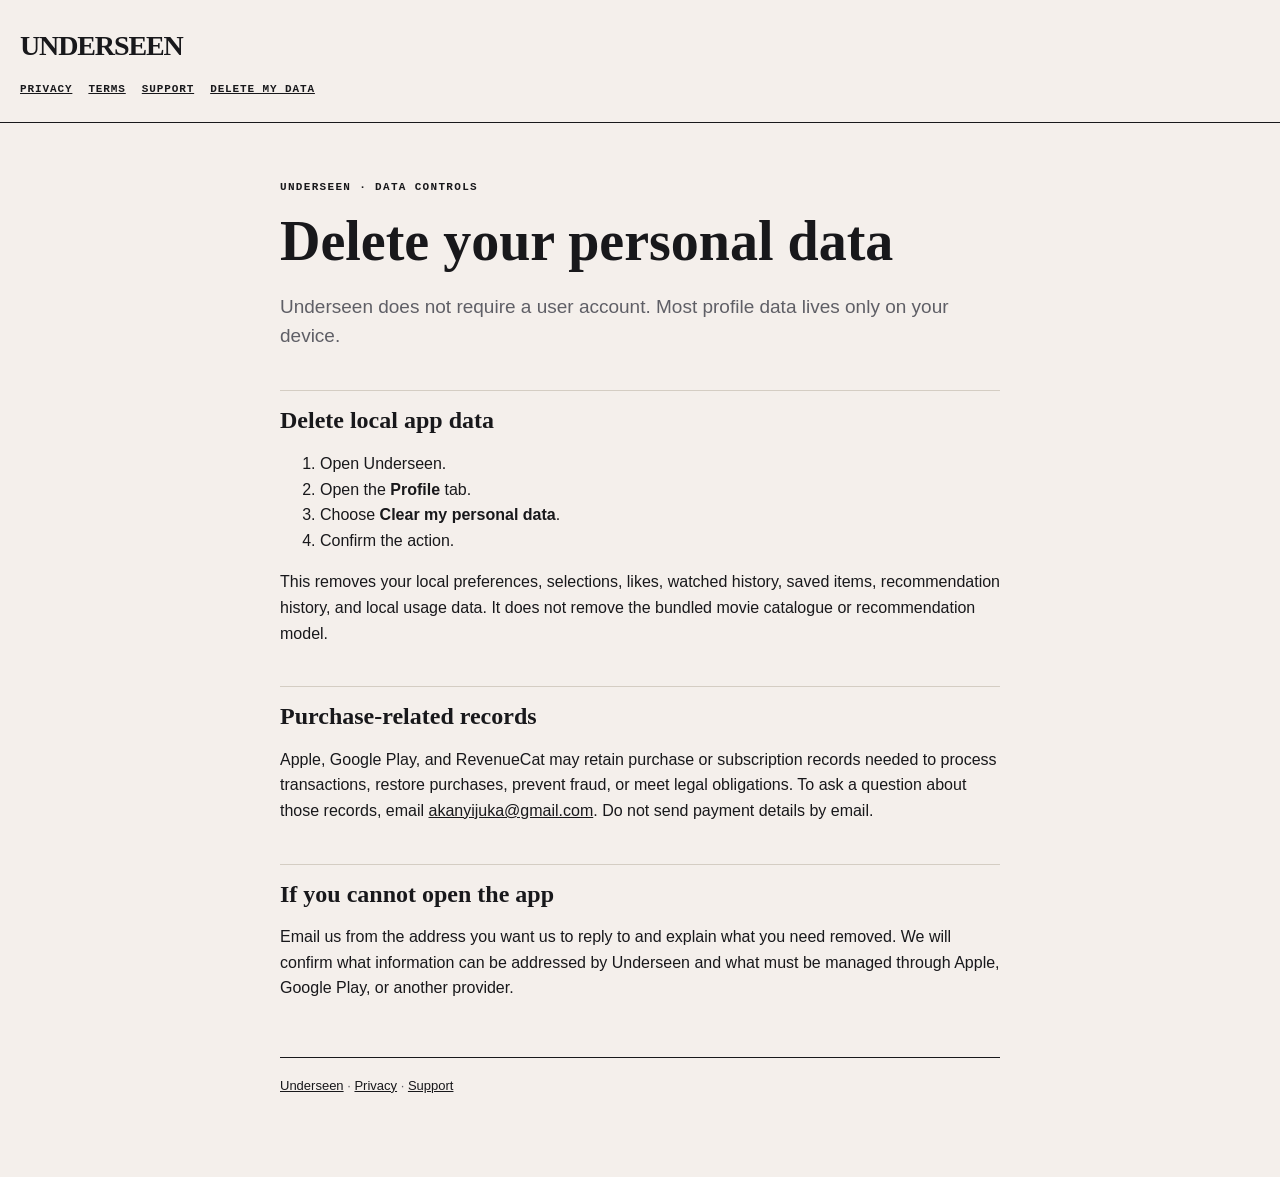
==== delete-account/index.html @ 7785ab23 "Publish Underseen legal and support pages" ====
<!doctype html>
<html lang="en">
<head>
  <meta charset="utf-8">
  <meta name="viewport" content="width=device-width, initial-scale=1">
  <title>Delete my data · Underseen</title>
  <link rel="stylesheet" href="../styles.css">
</head>
<body>
  <header class="site-header">
    <a class="wordmark" href="../">UNDERSEEN</a>
    <nav class="site-nav" aria-label="Legal and support pages">
      <a href="../privacy/">Privacy</a>
      <a href="../terms/">Terms</a>
      <a href="../support/">Support</a>
      <a href="../delete-account/">Delete my data</a>
    </nav>
  </header>
  <main>
    <div class="eyebrow">Underseen · Data controls</div>
    <h1>Delete your personal data</h1>
    <p class="lede">Underseen does not require a user account. Most profile data lives only on your device.</p>

    <h2>Delete local app data</h2>
    <ol>
      <li>Open Underseen.</li>
      <li>Open the <strong>Profile</strong> tab.</li>
      <li>Choose <strong>Clear my personal data</strong>.</li>
      <li>Confirm the action.</li>
    </ol>
    <p>This removes your local preferences, selections, likes, watched history, saved items, recommendation history, and local usage data. It does not remove the bundled movie catalogue or recommendation model.</p>

    <h2>Purchase-related records</h2>
    <p>Apple, Google Play, and RevenueCat may retain purchase or subscription records needed to process transactions, restore purchases, prevent fraud, or meet legal obligations. To ask a question about those records, email <a href="mailto:akanyijuka@gmail.com">akanyijuka@gmail.com</a>. Do not send payment details by email.</p>

    <h2>If you cannot open the app</h2>
    <p>Email us from the address you want us to reply to and explain what you need removed. We will confirm what information can be addressed by Underseen and what must be managed through Apple, Google Play, or another provider.</p>

    <footer><a href="../">Underseen</a> · <a href="../privacy/">Privacy</a> · <a href="../support/">Support</a></footer>
  </main>
</body>
</html>
---- styles.css ----
:root {
  color-scheme: light;
  --paper: #f4efeb;
  --ink: #18181b;
  --muted: #5f5f66;
  --rule: #d4cdc3;
  --soft: #e5dfd5;
}

* { box-sizing: border-box; }

body {
  margin: 0;
  background: var(--paper);
  color: var(--ink);
  font-family: -apple-system, BlinkMacSystemFont, "Helvetica Neue", Arial, sans-serif;
  line-height: 1.6;
}

a { color: var(--ink); }

.site-header {
  border-bottom: 1px solid var(--ink);
  padding: 24px 20px;
}

.wordmark {
  color: var(--ink);
  font-family: Georgia, serif;
  font-size: 28px;
  font-weight: 700;
  letter-spacing: -0.04em;
  text-decoration: none;
}

.site-nav {
  display: flex;
  flex-wrap: wrap;
  gap: 16px;
  margin-top: 12px;
}

.site-nav a {
  font-family: ui-monospace, SFMono-Regular, Menlo, monospace;
  font-size: 11px;
  font-weight: 700;
  letter-spacing: 0.08em;
  text-transform: uppercase;
}

main {
  margin: 0 auto;
  max-width: 760px;
  padding: 56px 20px 80px;
}

.eyebrow {
  font-family: ui-monospace, SFMono-Regular, Menlo, monospace;
  font-size: 11px;
  font-weight: 700;
  letter-spacing: 0.12em;
  text-transform: uppercase;
}

h1, h2 {
  font-family: Georgia, serif;
  font-weight: 700;
  line-height: 1.15;
}

h1 { font-size: clamp(34px, 8vw, 56px); margin: 12px 0 20px; }
h2 { border-top: 1px solid var(--rule); font-size: 24px; margin: 40px 0 12px; padding-top: 16px; }

p, li { font-size: 16px; }

.lede { color: var(--muted); font-size: 19px; line-height: 1.5; }

.notice {
  background: var(--soft);
  border-left: 3px solid var(--ink);
  margin: 24px 0;
  padding: 16px 18px;
}

footer {
  border-top: 1px solid var(--ink);
  color: var(--muted);
  font-size: 13px;
  margin-top: 56px;
  padding-top: 18px;
}

@media (max-width: 480px) {
  main { padding-top: 40px; }
  h2 { font-size: 22px; }
}
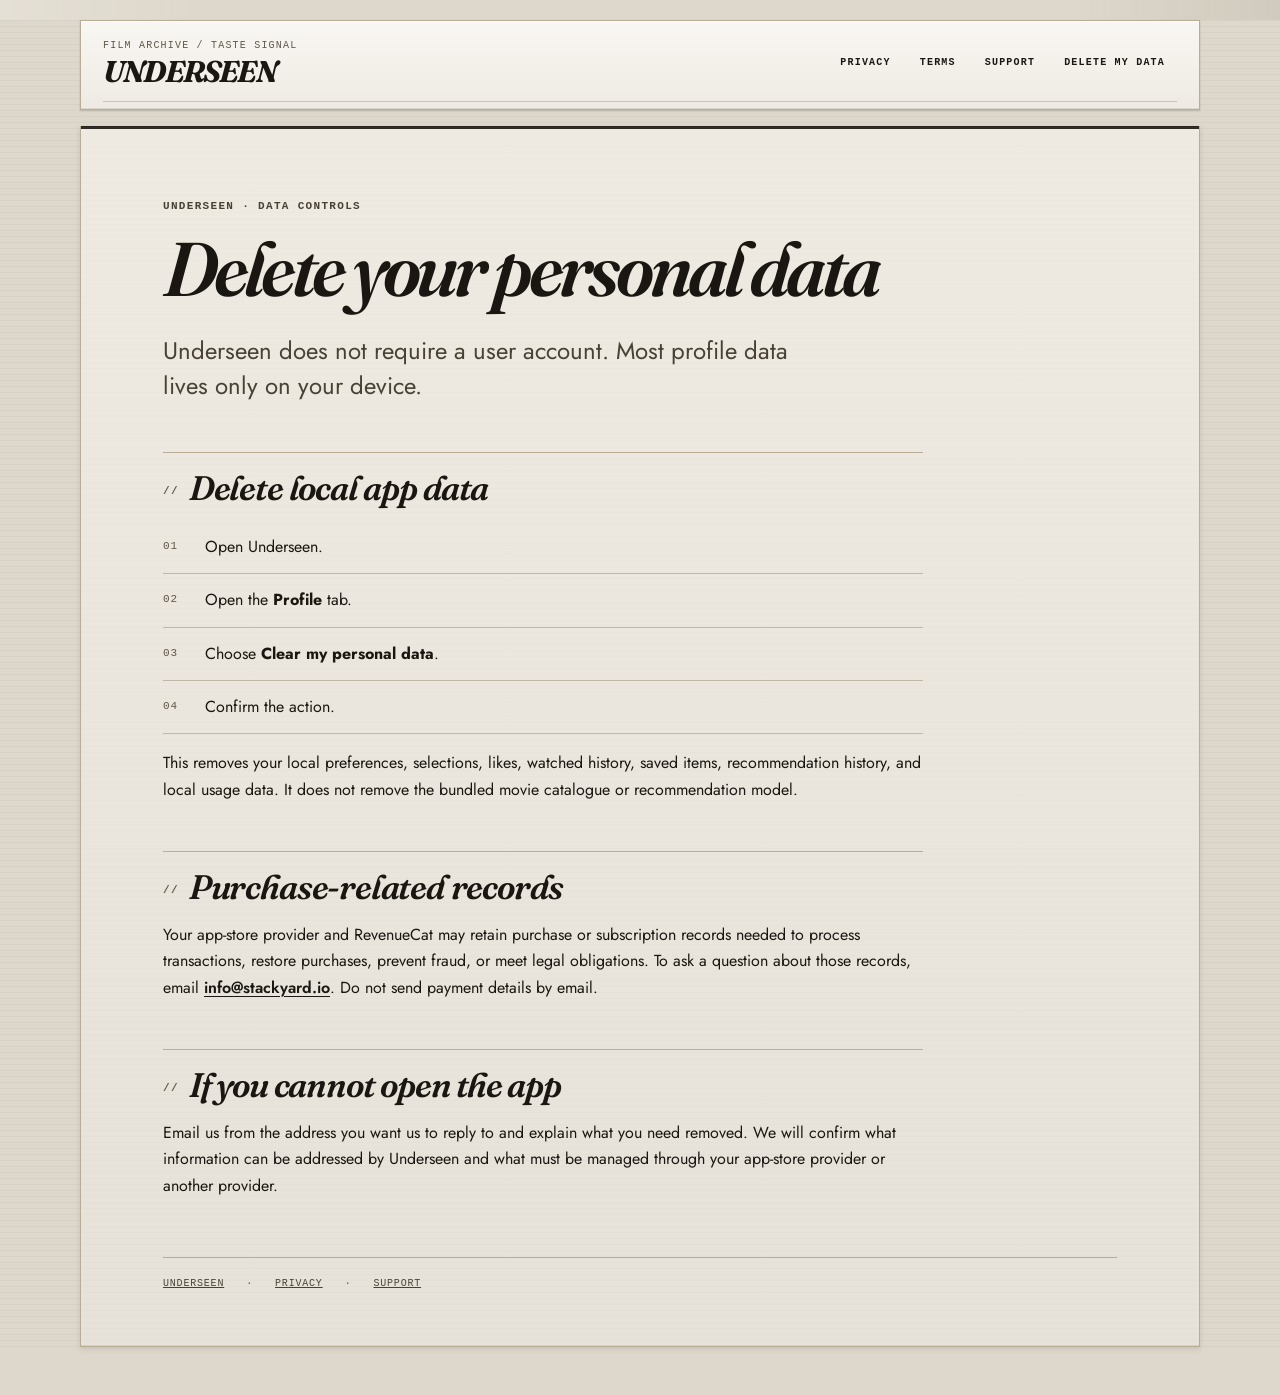
==== commit ece5b435: "Refresh Underseen Pages visual system" ====
--- a/delete-account/index.html
+++ b/delete-account/index.html
@@ -8,7 +8,10 @@
 </head>
 <body>
   <header class="site-header">
-    <a class="wordmark" href="../">UNDERSEEN</a>
+    <div class="site-brand">
+      <span class="site-code">Film archive / taste signal</span>
+      <a class="wordmark" href="../">UNDERSEEN</a>
+    </div>
     <nav class="site-nav" aria-label="Legal and support pages">
       <a href="../privacy/">Privacy</a>
       <a href="../terms/">Terms</a>
@@ -31,10 +34,10 @@
     <p>This removes your local preferences, selections, likes, watched history, saved items, recommendation history, and local usage data. It does not remove the bundled movie catalogue or recommendation model.</p>
 
     <h2>Purchase-related records</h2>
-    <p>Apple, Google Play, and RevenueCat may retain purchase or subscription records needed to process transactions, restore purchases, prevent fraud, or meet legal obligations. To ask a question about those records, email <a href="mailto:akanyijuka@gmail.com">akanyijuka@gmail.com</a>. Do not send payment details by email.</p>
+    <p>Your app-store provider and RevenueCat may retain purchase or subscription records needed to process transactions, restore purchases, prevent fraud, or meet legal obligations. To ask a question about those records, email <a href="mailto:info@stackyard.io">info@stackyard.io</a>. Do not send payment details by email.</p>
 
     <h2>If you cannot open the app</h2>
-    <p>Email us from the address you want us to reply to and explain what you need removed. We will confirm what information can be addressed by Underseen and what must be managed through Apple, Google Play, or another provider.</p>
+    <p>Email us from the address you want us to reply to and explain what you need removed. We will confirm what information can be addressed by Underseen and what must be managed through your app-store provider or another provider.</p>
 
     <footer><a href="../">Underseen</a> · <a href="../privacy/">Privacy</a> · <a href="../support/">Support</a></footer>
   </main>
--- a/styles.css
+++ b/styles.css
@@ -1,96 +1,218 @@
+@import url('https://fonts.googleapis.com/css2?family=Fraunces:opsz,wght@9..144,600;9..144,700&family=Jost:wght@400;500;600&display=swap');
+
 :root {
   color-scheme: light;
-  --paper: #f4efeb;
-  --ink: #18181b;
-  --muted: #5f5f66;
-  --rule: #d4cdc3;
-  --soft: #e5dfd5;
+  --bg: #DED8CC;
+  --bg-deep: #D6CFC1;
+  --band: #CBC1B1;
+  --hair: #B9AD98;
+  --ink: #1A1712;
+  --ink-dim: #484236;
+  --ink-faint: #5F5748;
+  --paper: #F5F1EA;
+  --edge: #2A251D;
+  --edge-strong: #423A2E;
+  --warn: #B42318;
 }
 
 * { box-sizing: border-box; }
+
+html { background: var(--bg); }
 
 body {
   margin: 0;
-  background: var(--paper);
+  background: linear-gradient(rgba(26, 23, 18, 0.035) 1px, transparent 1px), var(--bg);
+  background-size: 100% 6px;
   color: var(--ink);
-  font-family: -apple-system, BlinkMacSystemFont, "Helvetica Neue", Arial, sans-serif;
-  line-height: 1.6;
+  font-family: 'Jost', -apple-system, BlinkMacSystemFont, 'Helvetica Neue', Arial, sans-serif;
+  line-height: 1.65;
+}
+
+body::before {
+  background: linear-gradient(90deg, rgba(255, 252, 246, 0.22), transparent 16%, transparent 84%, rgba(60, 48, 30, 0.08));
+  content: '';
+  inset: 0;
+  pointer-events: none;
+  position: fixed;
+  z-index: -1;
 }
 
 a { color: var(--ink); }
 
+a:focus-visible { outline: 2px solid var(--warn); outline-offset: 4px; }
+
 .site-header {
-  border-bottom: 1px solid var(--ink);
-  padding: 24px 20px;
+  align-items: center;
+  background: linear-gradient(180deg, #F9F7F3 0%, #EEEAE3 100%);
+  border: 1px solid var(--hair);
+  box-shadow: inset 0 1px 0 rgba(255, 252, 246, 0.95), inset 0 -1px 0 rgba(60, 48, 30, 0.1), 0 1px 2px rgba(60, 48, 30, 0.2);
+  display: flex;
+  gap: 28px;
+  justify-content: space-between;
+  margin: 20px auto 0;
+  max-width: 1120px;
+  padding: 18px 22px;
+  position: relative;
+}
+
+.site-header::after {
+  background: var(--hair);
+  bottom: 7px;
+  content: '';
+  height: 1px;
+  left: 22px;
+  opacity: 0.65;
+  position: absolute;
+  right: 22px;
+}
+
+.site-brand { min-width: 170px; }
+
+.site-code,
+.eyebrow,
+.site-nav a,
+.instrument-label,
+.instrument-status,
+.lever,
+.machine-label {
+  font-family: 'Commit Mono', 'IBM Plex Mono', ui-monospace, SFMono-Regular, Menlo, monospace;
+  letter-spacing: 0.12em;
+  text-transform: uppercase;
+}
+
+.site-code {
+  color: var(--ink-faint);
+  display: block;
+  font-size: 10px;
+  line-height: 1.2;
+  margin-bottom: 5px;
 }
 
 .wordmark {
   color: var(--ink);
-  font-family: Georgia, serif;
-  font-size: 28px;
+  font-family: 'Fraunces', Georgia, serif;
+  font-size: 30px;
+  font-style: italic;
   font-weight: 700;
-  letter-spacing: -0.04em;
+  letter-spacing: -0.06em;
+  line-height: 1;
   text-decoration: none;
 }
 
 .site-nav {
   display: flex;
   flex-wrap: wrap;
-  gap: 16px;
-  margin-top: 12px;
+  gap: 5px;
+  justify-content: flex-end;
+  margin-bottom: 4px;
 }
 
 .site-nav a {
-  font-family: ui-monospace, SFMono-Regular, Menlo, monospace;
-  font-size: 11px;
-  font-weight: 700;
-  letter-spacing: 0.08em;
-  text-transform: uppercase;
-}
+  align-items: center;
+  border: 1px solid transparent;
+  display: inline-flex;
+  font-size: 10px;
+  font-weight: 600;
+  min-height: 48px;
+  padding: 8px 11px;
+  text-decoration: none;
+  transition: background-color 120ms ease, border-color 120ms ease, transform 90ms ease;
+}
+
+.site-nav a:hover { background: var(--band); border-color: var(--hair); }
+.site-nav a:active { transform: scale(0.97); }
 
 main {
-  margin: 0 auto;
-  max-width: 760px;
-  padding: 56px 20px 80px;
-}
-
-.eyebrow {
-  font-family: ui-monospace, SFMono-Regular, Menlo, monospace;
-  font-size: 11px;
-  font-weight: 700;
-  letter-spacing: 0.12em;
-  text-transform: uppercase;
-}
-
-h1, h2 {
-  font-family: Georgia, serif;
-  font-weight: 700;
-  line-height: 1.15;
-}
-
-h1 { font-size: clamp(34px, 8vw, 56px); margin: 12px 0 20px; }
-h2 { border-top: 1px solid var(--rule); font-size: 24px; margin: 40px 0 12px; padding-top: 16px; }
+  background: linear-gradient(180deg, rgba(245, 241, 234, 0.72), rgba(238, 234, 227, 0.56));
+  border: 1px solid var(--hair);
+  box-shadow: inset 0 1px 0 rgba(255, 252, 246, 0.82), inset 0 -1px 0 rgba(60, 48, 30, 0.1), 0 2px 5px rgba(60, 48, 30, 0.14);
+  margin: 16px auto 48px;
+  max-width: 1120px;
+  min-height: calc(100vh - 180px);
+  padding: clamp(34px, 6vw, 72px) clamp(22px, 7vw, 82px) 54px;
+  position: relative;
+}
+
+main::before { background: var(--ink); content: ''; height: 3px; left: 0; opacity: 0.9; position: absolute; right: 0; top: -1px; }
+.home-main { padding-bottom: 44px; }
+
+.hero-grid {
+  align-items: start;
+  display: grid;
+  gap: clamp(32px, 7vw, 96px);
+  grid-template-columns: minmax(0, 1.2fr) minmax(260px, 0.8fr);
+}
+
+.eyebrow { color: var(--ink-dim); font-size: 11px; font-weight: 600; line-height: 1.4; }
+
+h1, h2 { color: var(--ink); font-family: 'Fraunces', Georgia, serif; font-style: italic; font-weight: 600; line-height: 1.08; }
+h1 { font-size: clamp(42px, 7vw, 76px); letter-spacing: -0.055em; margin: 14px 0 22px; max-width: 780px; }
+h2 { border-top: 1px solid var(--hair); font-size: clamp(25px, 3vw, 34px); letter-spacing: -0.035em; margin: 48px 0 14px; max-width: 760px; padding-top: 17px; }
+h2::before { color: var(--ink-faint); content: '//'; font-family: 'Commit Mono', 'IBM Plex Mono', ui-monospace, monospace; font-size: 11px; font-style: normal; letter-spacing: 0.12em; margin-right: 10px; vertical-align: middle; }
 
 p, li { font-size: 16px; }
-
-.lede { color: var(--muted); font-size: 19px; line-height: 1.5; }
-
-.notice {
-  background: var(--soft);
-  border-left: 3px solid var(--ink);
-  margin: 24px 0;
-  padding: 16px 18px;
-}
-
-footer {
-  border-top: 1px solid var(--ink);
-  color: var(--muted);
-  font-size: 13px;
-  margin-top: 56px;
-  padding-top: 18px;
-}
-
-@media (max-width: 480px) {
-  main { padding-top: 40px; }
-  h2 { font-size: 22px; }
-}
+p { max-width: 760px; }
+.lede { color: var(--ink-dim); font-size: clamp(19px, 2.4vw, 24px); line-height: 1.45; max-width: 660px; }
+
+.instrument-card {
+  background: var(--ink);
+  border: 1px solid var(--edge-strong);
+  box-shadow: inset 0 2px 5px rgba(40, 32, 20, 0.45), 0 1px 0 rgba(255, 252, 246, 0.9);
+  color: var(--paper);
+  margin-top: 24px;
+  padding: 20px;
+}
+
+.instrument-label, .instrument-status { color: #C8BFAF; display: block; font-size: 10px; line-height: 1.5; }
+.instrument-title { color: var(--paper); font-family: 'Fraunces', Georgia, serif; font-size: 30px; font-style: italic; font-weight: 600; letter-spacing: -0.04em; line-height: 1.05; margin: 20px 0 12px; }
+.instrument-copy { color: #D8D0C3; font-size: 15px; line-height: 1.5; }
+.instrument-status { border-top: 1px solid var(--edge-strong); margin-top: 22px; padding-top: 14px; }
+
+.lever {
+  align-items: center;
+  background: var(--ink);
+  border: 1px solid var(--edge-strong);
+  box-shadow: inset 0 1px 0 rgba(255, 255, 255, 0.18), inset 0 -1px 0 rgba(0, 0, 0, 0.4), 0 2px 3px rgba(0, 0, 0, 0.28);
+  color: var(--paper);
+  display: inline-flex;
+  font-size: 10px;
+  font-weight: 600;
+  gap: 12px;
+  justify-content: space-between;
+  margin-top: 24px;
+  min-height: 48px;
+  padding: 12px 14px;
+  text-decoration: none;
+  transition: transform 90ms ease, background-color 120ms ease;
+}
+
+.lever:hover { background: var(--edge-strong); }
+.lever:active { transform: scale(0.97); }
+
+.notice { background: var(--band); border: 1px solid var(--hair); border-left: 4px solid var(--ink); box-shadow: inset 0 1px 0 rgba(255, 252, 246, 0.58), 0 1px 2px rgba(60, 48, 30, 0.12); margin: 42px 0 0; max-width: 760px; padding: 16px 18px; }
+.notice a, main p a, main li a { font-weight: 600; text-decoration-thickness: 1px; text-underline-offset: 3px; }
+
+main ul, main ol { list-style: none; margin: 0; max-width: 760px; padding: 0; }
+main li { border-bottom: 1px solid rgba(185, 173, 152, 0.8); padding: 13px 0 13px 23px; position: relative; }
+main ul li::before { color: var(--ink-faint); content: '—'; font-family: 'Commit Mono', 'IBM Plex Mono', ui-monospace, monospace; left: 0; position: absolute; top: 13px; }
+main ol { counter-reset: section-step; }
+main ol li { counter-increment: section-step; padding-left: 42px; }
+main ol li::before { color: var(--ink-faint); content: counter(section-step, decimal-leading-zero); font-family: 'Commit Mono', 'IBM Plex Mono', ui-monospace, monospace; font-size: 11px; left: 0; letter-spacing: 0.08em; position: absolute; top: 16px; }
+
+footer { align-items: center; border-top: 1px solid var(--hair); color: var(--ink-faint); display: flex; flex-wrap: wrap; font-family: 'Commit Mono', 'IBM Plex Mono', ui-monospace, monospace; font-size: 10px; gap: 12px 22px; letter-spacing: 0.08em; margin-top: 58px; padding-top: 18px; text-transform: uppercase; }
+footer a { color: var(--ink-dim); }
+
+@media (max-width: 760px) {
+  .site-header { align-items: flex-start; flex-direction: column; gap: 17px; padding: 17px 16px 20px; }
+  .site-header::after { left: 16px; right: 16px; }
+  .site-nav { justify-content: flex-start; width: 100%; }
+  .site-nav a { flex: 1 1 auto; justify-content: center; }
+  main { margin-top: 12px; padding: 40px 20px 42px; }
+  .hero-grid { grid-template-columns: 1fr; }
+  .instrument-card { margin-top: 0; }
+  h1 { font-size: clamp(42px, 14vw, 64px); }
+}
+
+@media (prefers-reduced-motion: reduce) {
+  *, *::before, *::after { scroll-behavior: auto !important; transition-duration: 0.01ms !important; }
+}
